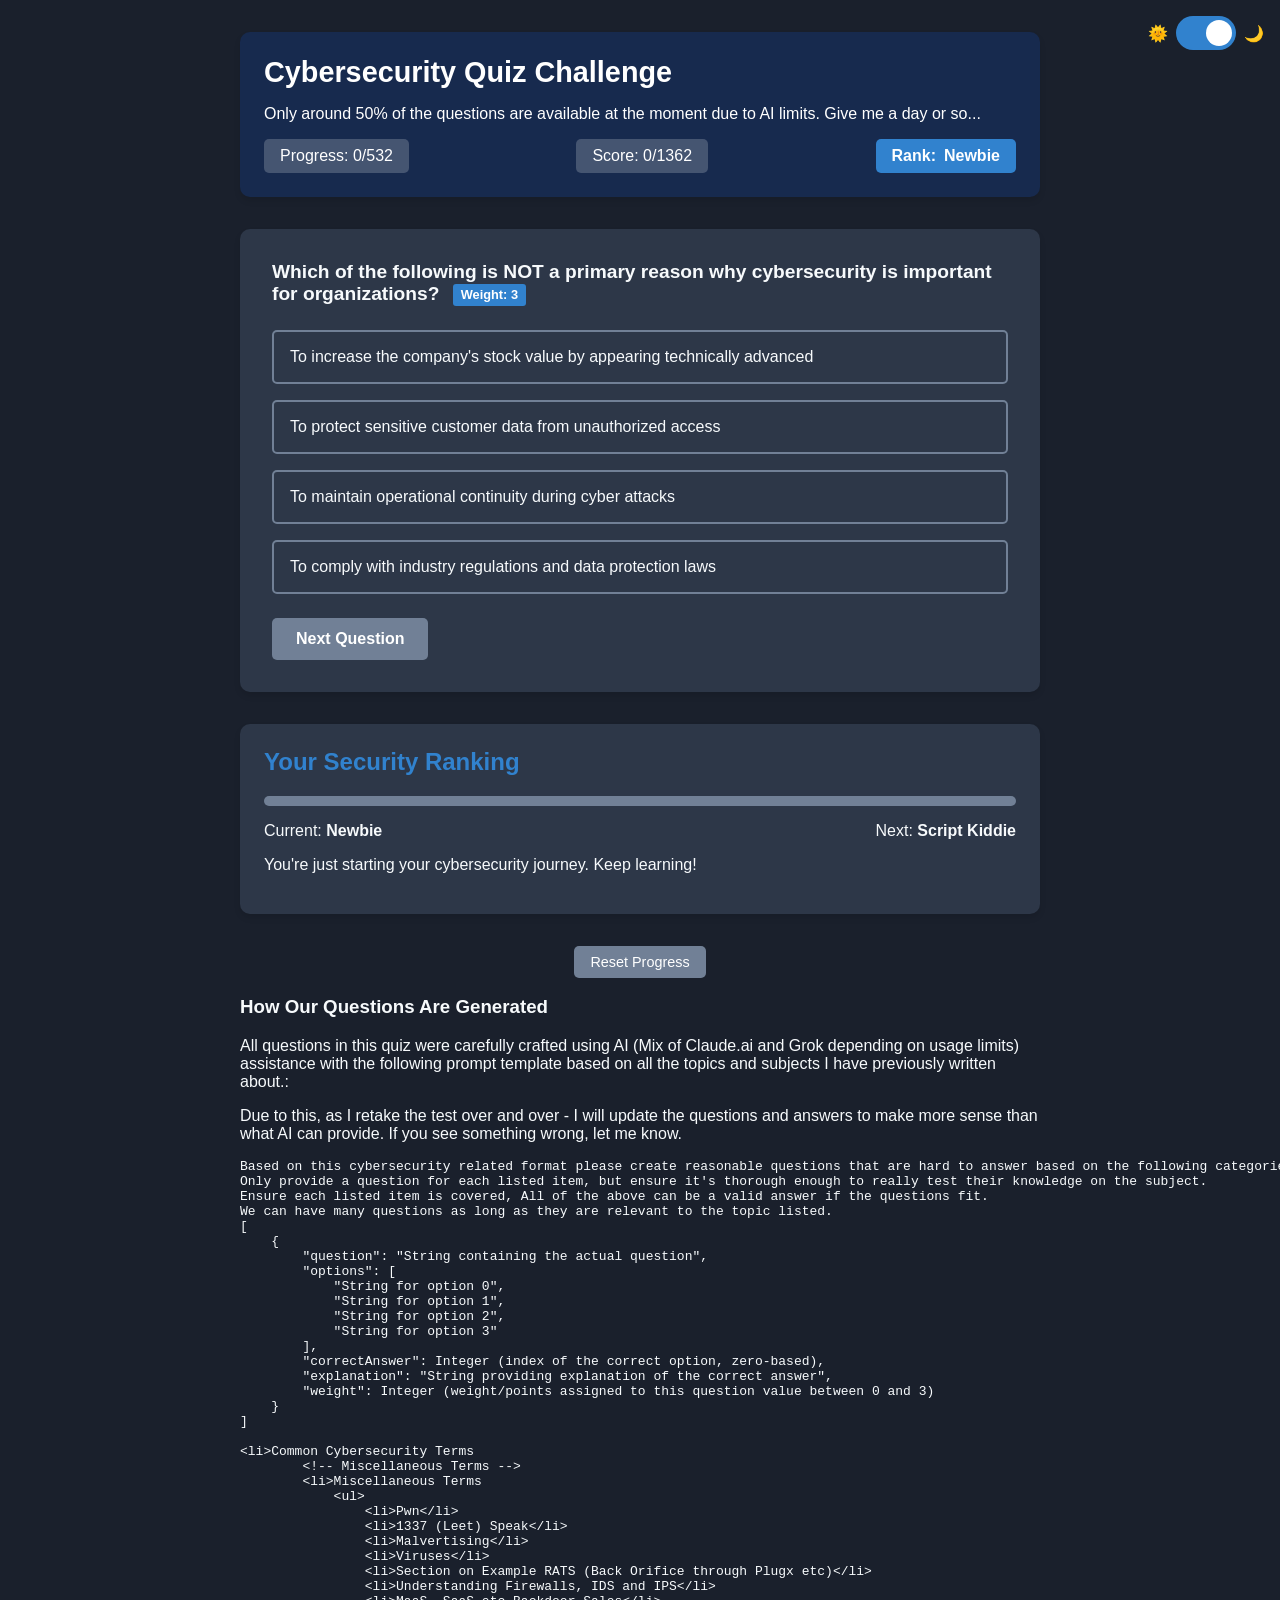
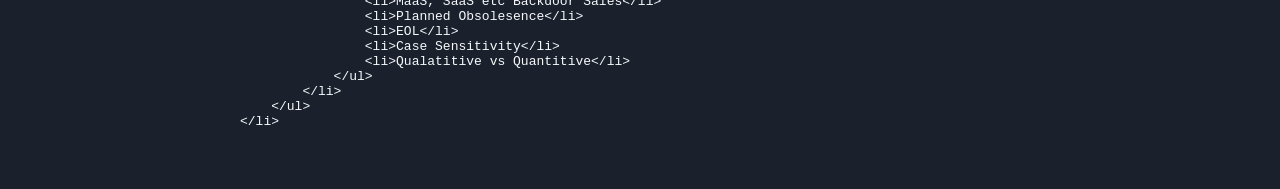
==== index.html @ d280b7c3 "Rename hackingquestions.html to index.html" ====
<!DOCTYPE html>
<html lang="en">

<head>
    <meta charset="UTF-8">
    <meta name="viewport" content="width=device-width, initial-scale=1.0">
    <title>Cybersecurity Quiz</title>
    <style>
        :root {
            /* Light theme (default) */
            --primary-color: #2a4365;
            --secondary-color: #4299e1;
            --background-color: #f8fafc;
            --card-background: #ffffff;
            --text-color: #1a202c;
            --correct-color: #48bb78;
            --incorrect-color: #f56565;
            --neutral-color: #a0aec0;
        }

        /* Dark theme */
        [data-theme="dark"] {
            --primary-color: #172a4e;
            --secondary-color: #3182ce;
            --background-color: #1a202c;
            --card-background: #2d3748;
            --text-color: #f7fafc;
            --correct-color: #38a169;
            --incorrect-color: #e53e3e;
            --neutral-color: #718096;
        }

        body {
            font-family: 'Segoe UI', Tahoma, Geneva, Verdana, sans-serif;
            background-color: var(--background-color);
            color: var(--text-color);
            margin: 0;
            padding: 0;
            display: flex;
            justify-content: center;
            min-height: 100vh;
            transition: background-color 0.3s ease, color 0.3s ease;
        }

        .container {
            width: 100%;
            max-width: 800px;
            padding: 2rem;
        }

        .theme-switch {
            position: absolute;
            top: 1rem;
            right: 1rem;
            display: flex;
            align-items: center;
            gap: 0.5rem;
            color: var(--text-color);
            z-index: 100;
        }

        .theme-toggle {
            position: relative;
            display: inline-block;
            width: 60px;
            height: 34px;
        }

        .theme-toggle input {
            opacity: 0;
            width: 0;
            height: 0;
        }

        .slider {
            position: absolute;
            cursor: pointer;
            top: 0;
            left: 0;
            right: 0;
            bottom: 0;
            background-color: var(--neutral-color);
            transition: .4s;
            border-radius: 34px;
        }

        .slider:before {
            position: absolute;
            content: "";
            height: 26px;
            width: 26px;
            left: 4px;
            bottom: 4px;
            background-color: white;
            transition: .4s;
            border-radius: 50%;
        }

        input:checked+.slider {
            background-color: var(--secondary-color);
        }

        input:checked+.slider:before {
            transform: translateX(26px);
        }

        .quiz-header {
            background-color: var(--primary-color);
            color: white;
            padding: 1.5rem;
            border-radius: 10px;
            box-shadow: 0 4px 6px rgba(0, 0, 0, 0.1);
            margin-bottom: 2rem;
        }

        .quiz-title {
            margin: 0;
            font-size: 1.8rem;
            font-weight: 700;
        }

        .stats-container {
            display: flex;
            justify-content: space-between;
            margin-top: 1rem;
            flex-wrap: wrap;
            gap: 0.5rem;
        }

        .stat {
            background-color: rgba(255, 255, 255, 0.2);
            padding: 0.5rem 1rem;
            border-radius: 5px;
            font-weight: 500;
        }

        .rank-badge {
            background-color: var(--secondary-color);
            color: white;
            padding: 0.5rem 1rem;
            border-radius: 5px;
            font-weight: 700;
            display: flex;
            align-items: center;
            gap: 0.5rem;
        }

        .quiz-card {
            background-color: var(--card-background);
            border-radius: 10px;
            box-shadow: 0 4px 6px rgba(0, 0, 0, 0.1);
            padding: 2rem;
            margin-bottom: 2rem;
            transition: background-color 0.3s ease;
        }

        .question {
            font-size: 1.2rem;
            font-weight: 600;
            margin-bottom: 1.5rem;
        }

        .question-weight {
            display: inline-block;
            background-color: var(--secondary-color);
            color: white;
            padding: 0.2rem 0.5rem;
            border-radius: 3px;
            font-size: 0.8rem;
            margin-left: 0.5rem;
            vertical-align: middle;
        }

        .options {
            display: flex;
            flex-direction: column;
            gap: 1rem;
        }

        .option {
            padding: 1rem;
            border: 2px solid var(--neutral-color);
            border-radius: 5px;
            cursor: pointer;
            transition: all 0.2s ease;
        }

        .option:hover {
            background-color: rgba(66, 153, 225, 0.1);
            border-color: var(--secondary-color);
        }

        .selected {
            border-color: var(--secondary-color);
            background-color: rgba(66, 153, 225, 0.1);
        }

        .correct {
            border-color: var(--correct-color);
            background-color: rgba(72, 187, 120, 0.1);
        }

        .incorrect {
            border-color: var(--incorrect-color);
            background-color: rgba(245, 101, 101, 0.1);
        }

        .feedback {
            margin-top: 1.5rem;
            padding: 1rem;
            border-radius: 5px;
            display: none;
        }

        .feedback.correct {
            background-color: rgba(72, 187, 120, 0.1);
            color: var(--correct-color);
        }

        .feedback.incorrect {
            background-color: rgba(245, 101, 101, 0.1);
            color: var(--incorrect-color);
        }

        .btn {
            background-color: var(--secondary-color);
            color: white;
            border: none;
            border-radius: 5px;
            padding: 0.75rem 1.5rem;
            font-size: 1rem;
            font-weight: 600;
            cursor: pointer;
            transition: background-color 0.3s ease;
            margin-top: 1.5rem;
        }

        .btn:hover {
            background-color: var(--primary-color);
        }

        .btn:disabled {
            background-color: var(--neutral-color);
            cursor: not-allowed;
        }

        .loading {
            display: flex;
            justify-content: center;
            align-items: center;
            height: 200px;
        }

        .spinner {
            border: 4px solid rgba(0, 0, 0, 0.1);
            border-radius: 50%;
            border-top: 4px solid var(--secondary-color);
            width: 40px;
            height: 40px;
            animation: spin 1s linear infinite;
        }

        @keyframes spin {
            0% {
                transform: rotate(0deg);
            }

            100% {
                transform: rotate(360deg);
            }
        }

        .hidden {
            display: none;
        }

        .reset-section {
            text-align: center;
            margin-top: 2rem;
        }

        .reset-btn {
            background-color: var(--neutral-color);
            color: white;
            border: none;
            border-radius: 5px;
            padding: 0.5rem 1rem;
            font-size: 0.9rem;
            cursor: pointer;
            transition: background-color 0.3s ease;
        }

        .reset-btn:hover {
            background-color: #718096;
        }

        .rank-info {
            margin-top: 2rem;
            background-color: var(--card-background);
            border-radius: 10px;
            box-shadow: 0 4px 6px rgba(0, 0, 0, 0.1);
            padding: 1.5rem;
            transition: background-color 0.3s ease;
        }

        .rank-info h2 {
            margin-top: 0;
            color: var(--secondary-color);
        }

        .rank-progress {
            width: 100%;
            height: 10px;
            background-color: var(--neutral-color);
            border-radius: 5px;
            margin: 1rem 0;
            overflow: hidden;
        }

        .rank-progress-bar {
            height: 100%;
            background-color: var(--secondary-color);
            border-radius: 5px;
            transition: width 0.3s ease;
        }

        .next-rank {
            display: flex;
            justify-content: space-between;
            align-items: center;
            margin-top: 0.5rem;
        }

        @media (max-width: 768px) {
            .container {
                padding: 1rem;
            }

            .quiz-header {
                padding: 1rem;
            }

            .quiz-title {
                font-size: 1.5rem;
            }

            .stats-container {
                flex-direction: column;
                gap: 0.5rem;
            }
        }
    </style>
</head>

<body>
    <div class="theme-switch">
        <span>🌞</span>
        <label class="theme-toggle">
            <input type="checkbox" id="theme-toggle">
            <span class="slider"></span>
        </label>
        <span>🌙</span>
    </div>

    <div class="container">
        <header class="quiz-header">
            <h1 class="quiz-title">Cybersecurity Quiz Challenge</h1>
            <p>Only around 50% of the questions are available at the moment due to AI limits. Give me a day or so...</p>
            <div class="stats-container">
                <div class="stat" id="progress-stat">Progress: 0/0</div>
                <div class="stat" id="score-stat">Score: 0/0</div>
                <div class="rank-badge" id="rank-badge">
                    <span>Rank:</span>
                    <span id="rank-name">Newbie</span>
                </div>
            </div>
        </header>

        <div id="loading" class="loading">
            <div class="spinner"></div>
        </div>

        <div id="quiz-container" class="hidden">
            <div class="quiz-card">
                <div id="question" class="question"></div>
                <div id="options" class="options"></div>
                <div id="feedback" class="feedback"></div>
                <button id="next-btn" class="btn" disabled>Next Question</button>
            </div>

            <div class="rank-info">
                <h2>Your Security Ranking</h2>
                <div class="rank-progress">
                    <div id="rank-progress-bar" class="rank-progress-bar" style="width: 0%"></div>
                </div>
                <div class="next-rank">
                    <span>Current: <strong id="current-rank">Newbie</strong></span>
                    <span>Next: <strong id="next-rank">Script Kiddie</strong></span>
                </div>
                <p id="rank-description">You're just starting your cybersecurity journey. Keep learning!</p>
            </div>

            <div class="reset-section">
                <button id="reset-btn" class="reset-btn">Reset Progress</button>
            </div>
        </div>
<div class="quiz-explanation-footer">
    <div class="explanation-container">
        <h3>How Our Questions Are Generated</h3>
        <p>All questions in this quiz were carefully crafted using AI (Mix of Claude.ai and Grok depending on usage limits) assistance with the following prompt template based on all the topics and subjects I have previously written about.:</p>
        <p>Due to this, as I retake the test over and over - I will update the questions and answers to make more sense than what AI can provide. If you see something wrong, let me know.</p>
        <pre class="prompt-template">
Based on this cybersecurity related format please create reasonable questions that are hard to answer based on the following categories. 
Only provide a question for each listed item, but ensure it's thorough enough to really test their knowledge on the subject. 
Ensure each listed item is covered, All of the above can be a valid answer if the questions fit. 
We can have many questions as long as they are relevant to the topic listed.
[
    {
        "question": "String containing the actual question",
        "options": [
            "String for option 0",
            "String for option 1",
            "String for option 2",
            "String for option 3"
        ],
        "correctAnswer": Integer (index of the correct option, zero-based),
        "explanation": "String providing explanation of the correct answer",
        "weight": Integer (weight/points assigned to this question value between 0 and 3)
    }
]

&lt;li&gt;Common Cybersecurity Terms
        &lt;!-- Miscellaneous Terms --&gt;
        &lt;li&gt;Miscellaneous Terms
            &lt;ul&gt;
                &lt;li&gt;Pwn&lt;/li&gt;
                &lt;li&gt;1337 (Leet) Speak&lt;/li&gt;
                &lt;li&gt;Malvertising&lt;/li&gt;
                &lt;li&gt;Viruses&lt;/li&gt;
                &lt;li&gt;Section on Example RATS (Back Orifice through Plugx etc)&lt;/li&gt;
                &lt;li&gt;Understanding Firewalls, IDS and IPS&lt;/li&gt;
                &lt;li&gt;MaaS, SaaS etc Backdoor Sales&lt;/li&gt;
                &lt;li&gt;Planned Obsolesence&lt;/li&gt;
                &lt;li&gt;EOL&lt;/li&gt;
                &lt;li&gt;Case Sensitivity&lt;/li&gt;
                &lt;li&gt;Qualatitive vs Quantitive&lt;/li&gt;
            &lt;/ul&gt;
        &lt;/li&gt;
    &lt;/ul&gt;
&lt;/li&gt;
    </pre>
    </div>
</div>


    </div>

    <script>
    // Define the ranks
    const ranks = [
        { name: "Newbie", threshold: 0, description: "You're just starting your cybersecurity journey. Keep learning!" },
        { name: "Script Kiddie", threshold: 0.2, description: "You're familiar with basic tools but need deeper understanding." },
        { name: "Security Enthusiast", threshold: 0.4, description: "You're building good security knowledge. Keep practicing!" },
        { name: "Security Analyst", threshold: 0.6, description: "You have solid security foundations and analytical skills." },
        { name: "Security Expert", threshold: 0.75, description: "You have extensive knowledge across multiple security domains." },
        { name: "Security Guru", threshold: 0.9, description: "You've mastered cybersecurity concepts. Few challenges can stump you!" }
    ];

    // Quiz state
    const quizState = {
        questions: [], // Will be loaded from questions.json
        currentQuestionIndex: 0,
        answeredQuestions: [],
        score: 0,
        totalPoints: 0,
        maxPossiblePoints: 0,
        selectedOption: null,
        answered: false,
        loading: true,
        currentRank: ranks[0]
    };

    // DOM elements
    const loadingElement = document.getElementById('loading');
    const quizContainer = document.getElementById('quiz-container');
    const questionElement = document.getElementById('question');
    const optionsElement = document.getElementById('options');
    const feedbackElement = document.getElementById('feedback');
    const nextButton = document.getElementById('next-btn');
    const resetButton = document.getElementById('reset-btn');
    const progressStat = document.getElementById('progress-stat');
    const scoreStat = document.getElementById('score-stat');
    const rankBadge = document.getElementById('rank-badge');
    const rankName = document.getElementById('rank-name');
    const rankProgressBar = document.getElementById('rank-progress-bar');
    const currentRankElement = document.getElementById('current-rank');
    const nextRankElement = document.getElementById('next-rank');
    const rankDescription = document.getElementById('rank-description');
    const themeToggle = document.getElementById('theme-toggle');

    // Theme toggle functionality
    themeToggle.addEventListener('change', function () {
        if (this.checked) {
            document.body.setAttribute('data-theme', 'dark');
            localStorage.setItem('theme', 'dark');
        } else {
            document.body.removeAttribute('data-theme');
            localStorage.setItem('theme', 'light');
        }
    });

    // Load saved theme from localStorage, default to dark mode
    const savedTheme = localStorage.getItem('theme');
    if (savedTheme === null || savedTheme === 'dark') {
        document.body.setAttribute('data-theme', 'dark');
        themeToggle.checked = true;
    } else if (savedTheme === 'light') {
        document.body.removeAttribute('data-theme');
        themeToggle.checked = false;
    }

    // Load questions from JSON
    async function loadQuestions() {
        try {
            const response = await fetch('questions.json');
            const data = await response.json();
            quizState.questions = data;

            // Calculate max possible points
            quizState.maxPossiblePoints = quizState.questions.reduce((sum, question) => sum + question.weight, 0);

            // FIXED: Only initialize the quiz AFTER questions are loaded
            initializeQuiz();
        } catch (error) {
            console.error('Failed to load questions:', error);
            loadingElement.innerHTML = `<p>Error loading quiz questions. Please try again later.</p>`;
        }
    }

    // Initialize the quiz
    function initializeQuiz() {
        try {
            // Load saved progress from localStorage
            loadProgress();

            // FIXED: Only display questions after they're loaded
            if (quizState.questions && quizState.questions.length > 0) {
                // Display the first question
                displayQuestion();
            } else {
                throw new Error("Questions not loaded properly");
            }

            // Update statistics
            updateStats();

            // Update rank information
            updateRank();

            // FIXED: Removed redundant loadQuestions() call that was causing an infinite loop

            // Hide loading spinner, show quiz
            quizState.loading = false;
            loadingElement.classList.add('hidden');
            quizContainer.classList.remove('hidden');
        } catch (error) {
            console.error('Error initializing quiz:', error);
            loadingElement.innerHTML = `<p>Error loading quiz: ${error.message}</p>`;
        }
    }

    // Load saved progress from localStorage
    function loadProgress() {
        const savedProgress = localStorage.getItem('cybersecurityQuizProgress');
        if (savedProgress) {
            const progress = JSON.parse(savedProgress);
            quizState.answeredQuestions = progress.answeredQuestions || [];
            quizState.score = progress.score || 0;
            quizState.totalPoints = progress.totalPoints || 0;
            quizState.currentQuestionIndex = progress.currentQuestionIndex || 0;

            // Ensure the current question index is valid
            if (quizState.currentQuestionIndex >= quizState.questions.length) {
                quizState.currentQuestionIndex = 0;
            }
        }
    }

    // Save progress to localStorage
    function saveProgress() {
        const progress = {
            answeredQuestions: quizState.answeredQuestions,
            score: quizState.score,
            totalPoints: quizState.totalPoints,
            currentQuestionIndex: quizState.currentQuestionIndex
        };
        localStorage.setItem('cybersecurityQuizProgress', JSON.stringify(progress));
    }

    function displayQuestion() {
        // Check if questions exist before trying to display them
        if (!quizState.questions || quizState.questions.length === 0) {
            console.error('No questions available to display');
            return;
        }

        // First, check if the current question has already been answered
        const isAlreadyAnswered = quizState.answeredQuestions.some(
            q => q.questionIndex === quizState.currentQuestionIndex
        );

        // If the question has already been answered, move to the next unanswered question
        if (isAlreadyAnswered) {
            // Find the next unanswered question
            let foundUnanswered = false;
            let tempIndex = quizState.currentQuestionIndex;

            // Try to find an unanswered question by checking each question
            for (let i = 0; i < quizState.questions.length; i++) {
                tempIndex = (tempIndex + 1) % quizState.questions.length;

                // Check if this question has been answered
                if (!quizState.answeredQuestions.some(q => q.questionIndex === tempIndex)) {
                    quizState.currentQuestionIndex = tempIndex;
                    foundUnanswered = true;
                    break;
                }
            }

            // If all questions have been answered, show completion message
            if (!foundUnanswered) {
                questionElement.innerHTML = `<h2>Quiz Complete!</h2>
                <p>You've answered all questions. Your final score is: ${quizState.score}/${quizState.questions.length}</p>
                <p>Total points: ${quizState.totalPoints}/${quizState.maxPossiblePoints}</p>`;
                optionsElement.innerHTML = '';
                feedbackElement.style.display = 'none';
                nextButton.disabled = true;
                return;
            }
        }

        const currentQuestion = quizState.questions[quizState.currentQuestionIndex];

        // Double-check that the current question exists
        if (!currentQuestion) {
            console.error('Current question is undefined', {
                index: quizState.currentQuestionIndex,
                totalQuestions: quizState.questions.length
            });
            return;
        }

        // Reset state for new question
        quizState.selectedOption = null;
        quizState.answered = false;
        nextButton.disabled = true;
        feedbackElement.style.display = 'none';
        feedbackElement.classList.remove('correct', 'incorrect');

        // Display question with weight indicator
        questionElement.innerHTML = `
        ${currentQuestion.question}
        <span class="question-weight">Weight: ${currentQuestion.weight}</span>
    `;

        // Display options
        optionsElement.innerHTML = '';
        currentQuestion.options.forEach((option, index) => {
            const optionElement = document.createElement('div');
            optionElement.className = 'option';
            optionElement.textContent = option;
            optionElement.dataset.index = index;
            optionElement.addEventListener('click', selectOption);
            optionsElement.appendChild(optionElement);
        });
    }

    // Handle option selection
    function selectOption(event) {
        if (quizState.answered) return;

        const selectedIndex = parseInt(event.target.dataset.index);
        const currentQuestion = quizState.questions[quizState.currentQuestionIndex];

        // Reset previously selected option
        document.querySelectorAll('.option').forEach(opt => {
            opt.classList.remove('selected');
        });

        // Mark selected option
        event.target.classList.add('selected');
        quizState.selectedOption = selectedIndex;

        // Enable next button
        nextButton.disabled = false;

        // Check answer
        const isCorrect = selectedIndex === currentQuestion.correctAnswer;

        // Show feedback
        feedbackElement.style.display = 'block';
        if (isCorrect) {
            feedbackElement.classList.add('correct');
            feedbackElement.textContent = 'Correct! ' + (currentQuestion.explanation || '');
            event.target.classList.add('correct');
            quizState.totalPoints += currentQuestion.weight;
        } else {
            feedbackElement.classList.add('incorrect');
            const correctOption = currentQuestion.options[currentQuestion.correctAnswer];
            feedbackElement.textContent = `Incorrect. The correct answer is: "${correctOption}". ` +
                (currentQuestion.explanation || '');
            event.target.classList.add('incorrect');
            document.querySelectorAll('.option')[currentQuestion.correctAnswer].classList.add('correct');
        }

        // Update state
        quizState.answered = true;
        quizState.answeredQuestions.push({
            questionIndex: quizState.currentQuestionIndex,
            isCorrect,
            weight: currentQuestion.weight
        });

        if (isCorrect) {
            quizState.score++;
        }

        // Update statistics
        updateStats();

        // Update rank
        updateRank();

        // Save progress
        saveProgress();
    }

    // Move to the next question
    function nextQuestion() {
        if (quizState.answeredQuestions.length >= quizState.questions.length) {
            alert("You've completed the quiz!");
            return; // Prevent further looping
        }

        // Move to next unanswered question
        quizState.currentQuestionIndex = (quizState.currentQuestionIndex + 1) % quizState.questions.length;
        while (quizState.answeredQuestions.some(q => q.questionIndex === quizState.currentQuestionIndex)) {
            quizState.currentQuestionIndex = (quizState.currentQuestionIndex + 1) % quizState.questions.length;
        }

        // Display the next question
        displayQuestion();

        // Save progress
        saveProgress();
    }

    // Update statistics display
    function updateStats() {
        const totalQuestions = quizState.questions.length;
        const answeredCount = quizState.answeredQuestions.length;

        progressStat.textContent = `Progress: ${answeredCount}/${totalQuestions}`;
        scoreStat.textContent = `Score: ${quizState.totalPoints}/${quizState.maxPossiblePoints}`;
    }

    // Update rank information
    function updateRank() {
        // Calculate percentage of max possible points
        const percentComplete = quizState.maxPossiblePoints > 0 ?
            quizState.totalPoints / quizState.maxPossiblePoints : 0;

        // Determine current rank
        let currentRank = ranks[0];
        let nextRank = ranks[1];

        for (let i = ranks.length - 1; i >= 0; i--) {
            if (percentComplete >= ranks[i].threshold) {
                currentRank = ranks[i];
                nextRank = i < ranks.length - 1 ? ranks[i + 1] : ranks[i];
                break;
            }
        }

        // Update UI
        rankName.textContent = currentRank.name;
        currentRankElement.textContent = currentRank.name;

        // If user has reached top rank, show that instead of "next rank"
        if (currentRank === ranks[ranks.length - 1]) {
            nextRankElement.textContent = "Maximum Rank Achieved!";
            rankProgressBar.style.width = "100%";
        } else {
            nextRankElement.textContent = nextRank.name;

            // Calculate progress to next rank
            const currentThreshold = currentRank.threshold;
            const nextThreshold = nextRank.threshold;
            const progress = (percentComplete - currentThreshold) / (nextThreshold - currentThreshold) * 100;
            rankProgressBar.style.width = `${Math.min(progress, 100)}%`;
        }

        rankDescription.textContent = currentRank.description;
        quizState.currentRank = currentRank;
    }

    // Reset quiz progress
    function resetQuiz() {
        if (confirm('Are you sure you want to reset your quiz progress? This cannot be undone.')) {
            localStorage.removeItem('cybersecurityQuizProgress');
            quizState.currentQuestionIndex = 0;
            quizState.answeredQuestions = [];
            quizState.score = 0;
            quizState.totalPoints = 0;
            displayQuestion();
            updateStats();
            updateRank();
        }
    }

    // Event listeners
    nextButton.addEventListener('click', nextQuestion);
    resetButton.addEventListener('click', resetQuiz);

    // FIXED: Changed event listener to call loadQuestions first (which will then call initializeQuiz)
    document.addEventListener('DOMContentLoaded', loadQuestions);
    </script>
</body>

</html>
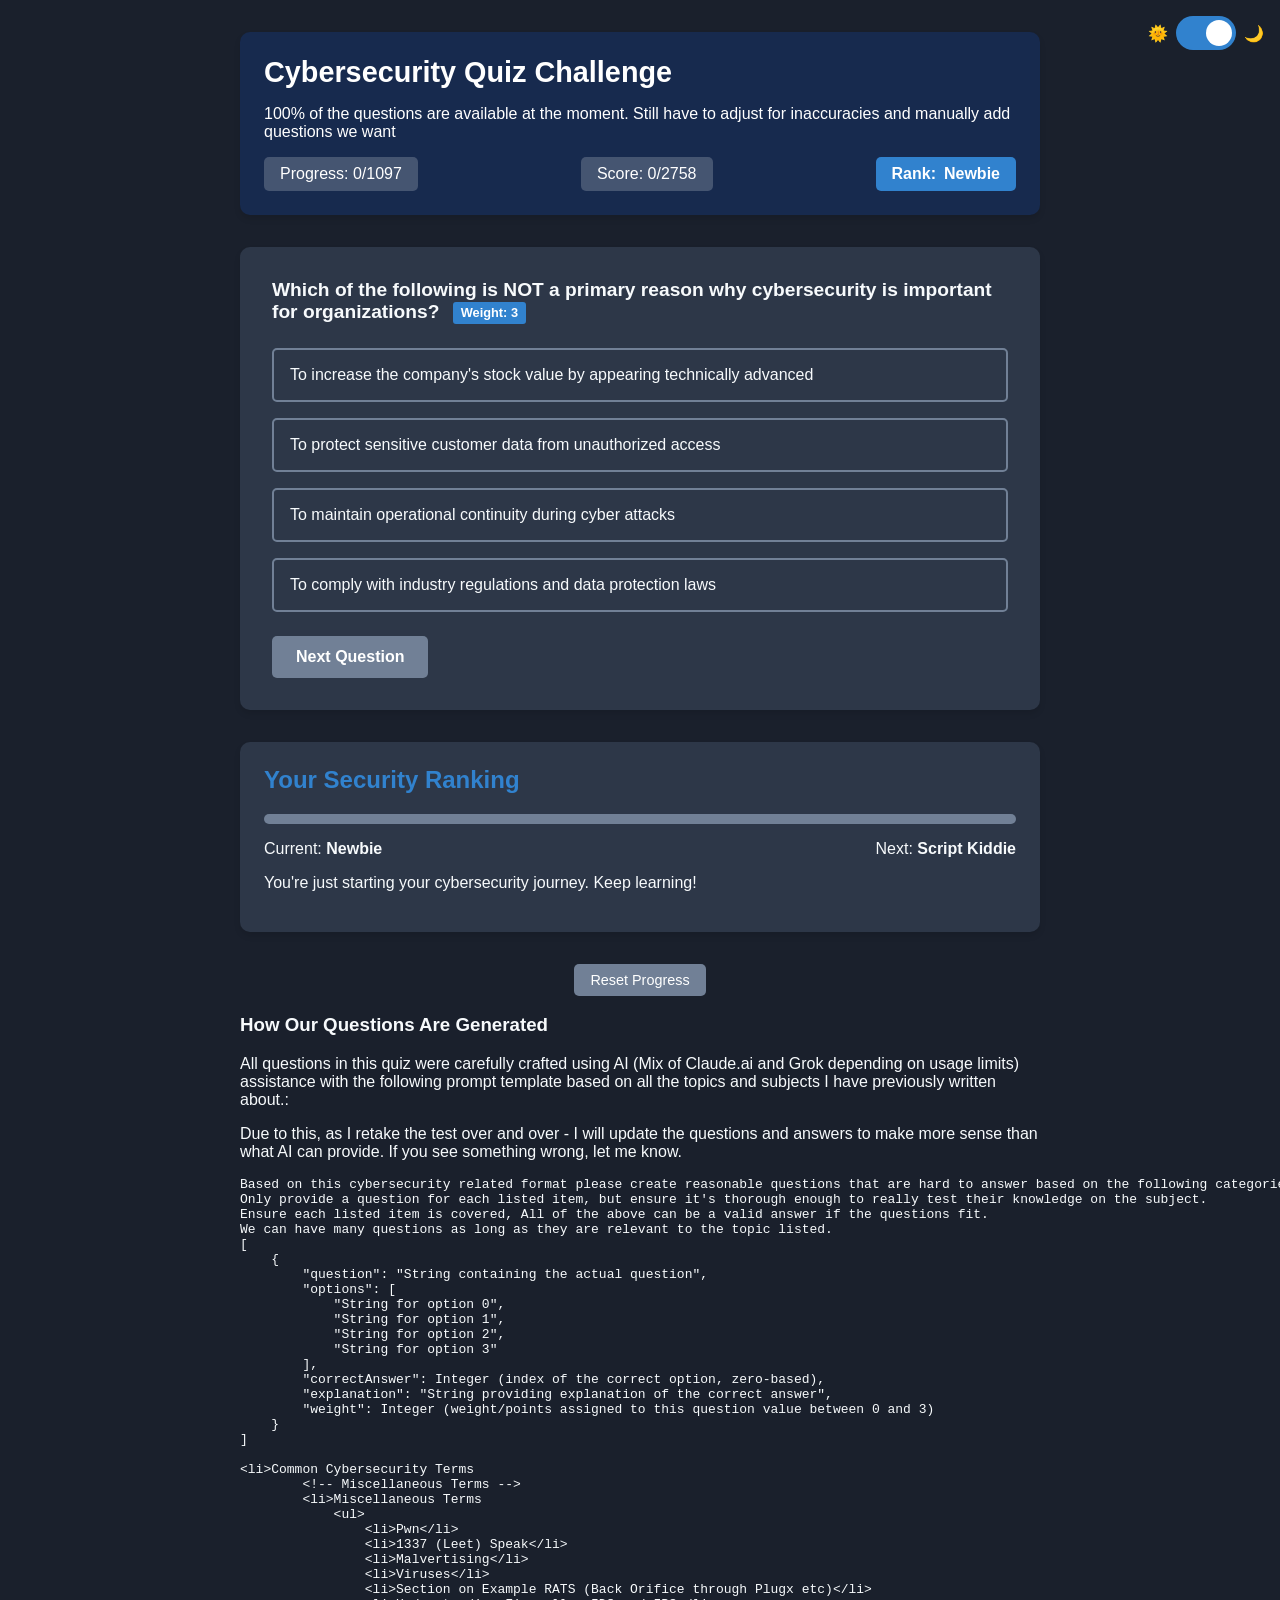
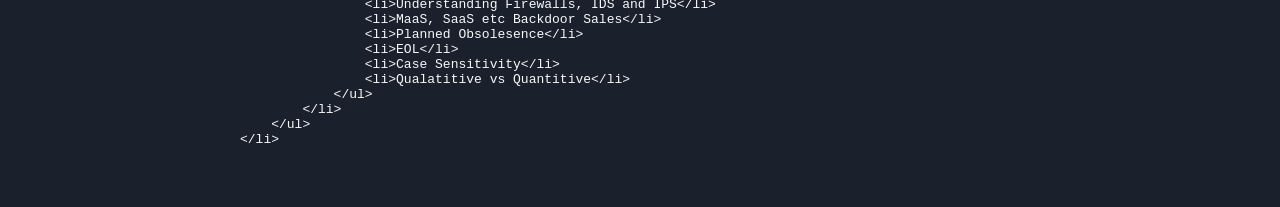
==== commit a7ea968e: "Update index.html" ====
--- a/index.html
+++ b/index.html
@@ -365,7 +365,7 @@
     <div class="container">
         <header class="quiz-header">
             <h1 class="quiz-title">Cybersecurity Quiz Challenge</h1>
-            <p>Only around 50% of the questions are available at the moment due to AI limits. Give me a day or so...</p>
+            <p>100% of the questions are available at the moment. Still have to adjust for inaccuracies and manually add questions we want</p>
             <div class="stats-container">
                 <div class="stat" id="progress-stat">Progress: 0/0</div>
                 <div class="stat" id="score-stat">Score: 0/0</div>
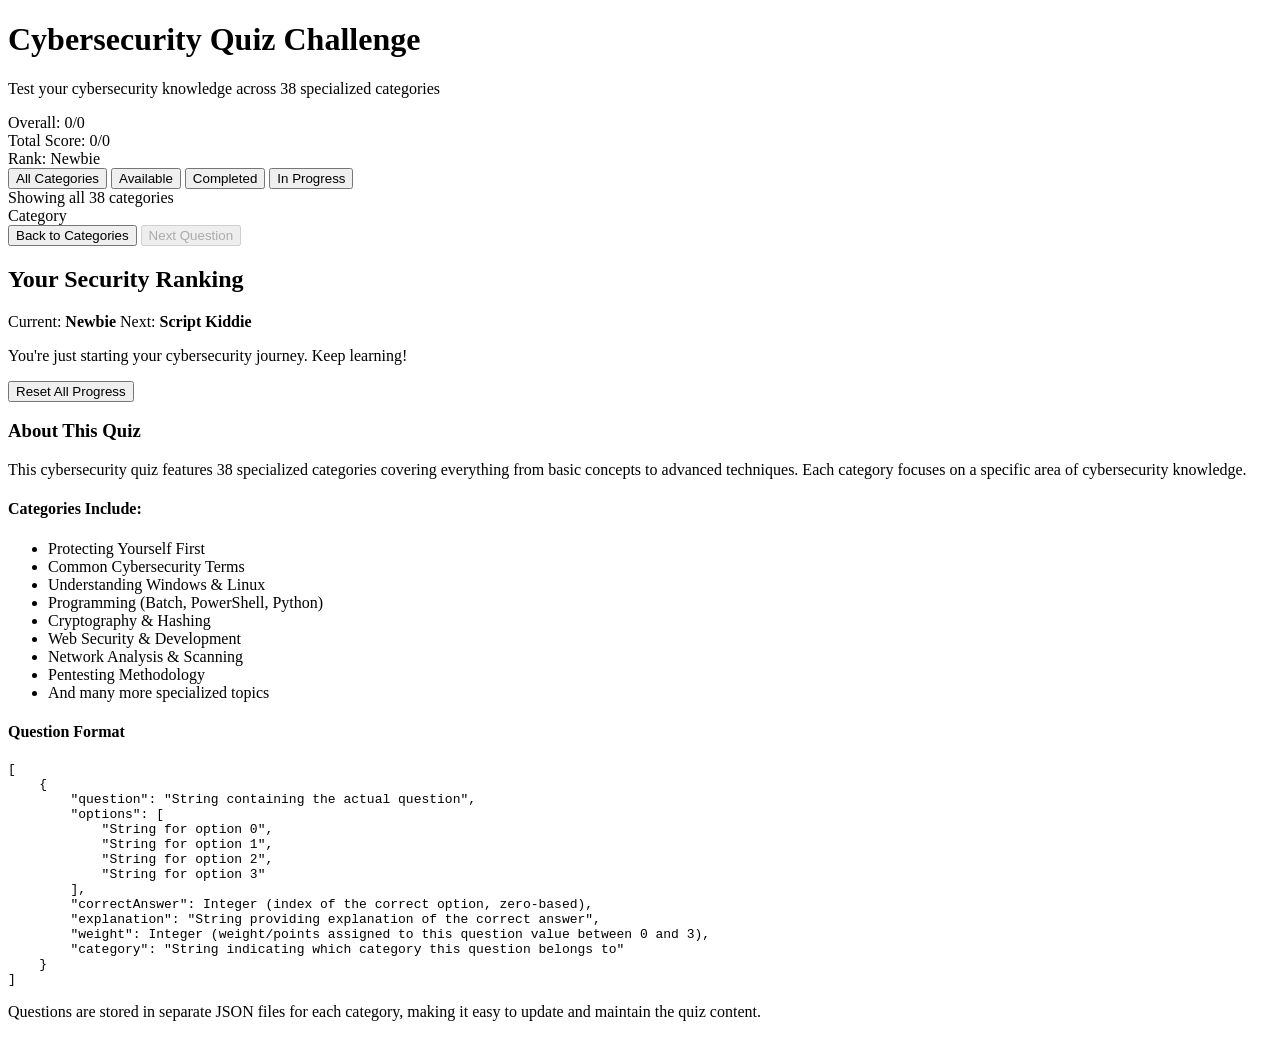
==== commit 2c492f8d: "Update index.html" ====
--- a/index.html
+++ b/index.html
@@ -5,370 +5,18 @@
     <meta charset="UTF-8">
     <meta name="viewport" content="width=device-width, initial-scale=1.0">
     <title>Cybersecurity Quiz</title>
-    <style>
-        :root {
-            /* Light theme (default) */
-            --primary-color: #2a4365;
-            --secondary-color: #4299e1;
-            --background-color: #f8fafc;
-            --card-background: #ffffff;
-            --text-color: #1a202c;
-            --correct-color: #48bb78;
-            --incorrect-color: #f56565;
-            --neutral-color: #a0aec0;
-        }
-
-        /* Dark theme */
-        [data-theme="dark"] {
-            --primary-color: #172a4e;
-            --secondary-color: #3182ce;
-            --background-color: #1a202c;
-            --card-background: #2d3748;
-            --text-color: #f7fafc;
-            --correct-color: #38a169;
-            --incorrect-color: #e53e3e;
-            --neutral-color: #718096;
-        }
-
-        body {
-            font-family: 'Segoe UI', Tahoma, Geneva, Verdana, sans-serif;
-            background-color: var(--background-color);
-            color: var(--text-color);
-            margin: 0;
-            padding: 0;
-            display: flex;
-            justify-content: center;
-            min-height: 100vh;
-            transition: background-color 0.3s ease, color 0.3s ease;
-        }
-
-        .container {
-            width: 100%;
-            max-width: 800px;
-            padding: 2rem;
-        }
-
-        .theme-switch {
-            position: absolute;
-            top: 1rem;
-            right: 1rem;
-            display: flex;
-            align-items: center;
-            gap: 0.5rem;
-            color: var(--text-color);
-            z-index: 100;
-        }
-
-        .theme-toggle {
-            position: relative;
-            display: inline-block;
-            width: 60px;
-            height: 34px;
-        }
-
-        .theme-toggle input {
-            opacity: 0;
-            width: 0;
-            height: 0;
-        }
-
-        .slider {
-            position: absolute;
-            cursor: pointer;
-            top: 0;
-            left: 0;
-            right: 0;
-            bottom: 0;
-            background-color: var(--neutral-color);
-            transition: .4s;
-            border-radius: 34px;
-        }
-
-        .slider:before {
-            position: absolute;
-            content: "";
-            height: 26px;
-            width: 26px;
-            left: 4px;
-            bottom: 4px;
-            background-color: white;
-            transition: .4s;
-            border-radius: 50%;
-        }
-
-        input:checked+.slider {
-            background-color: var(--secondary-color);
-        }
-
-        input:checked+.slider:before {
-            transform: translateX(26px);
-        }
-
-        .quiz-header {
-            background-color: var(--primary-color);
-            color: white;
-            padding: 1.5rem;
-            border-radius: 10px;
-            box-shadow: 0 4px 6px rgba(0, 0, 0, 0.1);
-            margin-bottom: 2rem;
-        }
-
-        .quiz-title {
-            margin: 0;
-            font-size: 1.8rem;
-            font-weight: 700;
-        }
-
-        .stats-container {
-            display: flex;
-            justify-content: space-between;
-            margin-top: 1rem;
-            flex-wrap: wrap;
-            gap: 0.5rem;
-        }
-
-        .stat {
-            background-color: rgba(255, 255, 255, 0.2);
-            padding: 0.5rem 1rem;
-            border-radius: 5px;
-            font-weight: 500;
-        }
-
-        .rank-badge {
-            background-color: var(--secondary-color);
-            color: white;
-            padding: 0.5rem 1rem;
-            border-radius: 5px;
-            font-weight: 700;
-            display: flex;
-            align-items: center;
-            gap: 0.5rem;
-        }
-
-        .quiz-card {
-            background-color: var(--card-background);
-            border-radius: 10px;
-            box-shadow: 0 4px 6px rgba(0, 0, 0, 0.1);
-            padding: 2rem;
-            margin-bottom: 2rem;
-            transition: background-color 0.3s ease;
-        }
-
-        .question {
-            font-size: 1.2rem;
-            font-weight: 600;
-            margin-bottom: 1.5rem;
-        }
-
-        .question-weight {
-            display: inline-block;
-            background-color: var(--secondary-color);
-            color: white;
-            padding: 0.2rem 0.5rem;
-            border-radius: 3px;
-            font-size: 0.8rem;
-            margin-left: 0.5rem;
-            vertical-align: middle;
-        }
-
-        .options {
-            display: flex;
-            flex-direction: column;
-            gap: 1rem;
-        }
-
-        .option {
-            padding: 1rem;
-            border: 2px solid var(--neutral-color);
-            border-radius: 5px;
-            cursor: pointer;
-            transition: all 0.2s ease;
-        }
-
-        .option:hover {
-            background-color: rgba(66, 153, 225, 0.1);
-            border-color: var(--secondary-color);
-        }
-
-        .selected {
-            border-color: var(--secondary-color);
-            background-color: rgba(66, 153, 225, 0.1);
-        }
-
-        .correct {
-            border-color: var(--correct-color);
-            background-color: rgba(72, 187, 120, 0.1);
-        }
-
-        .incorrect {
-            border-color: var(--incorrect-color);
-            background-color: rgba(245, 101, 101, 0.1);
-        }
-
-        .feedback {
-            margin-top: 1.5rem;
-            padding: 1rem;
-            border-radius: 5px;
-            display: none;
-        }
-
-        .feedback.correct {
-            background-color: rgba(72, 187, 120, 0.1);
-            color: var(--correct-color);
-        }
-
-        .feedback.incorrect {
-            background-color: rgba(245, 101, 101, 0.1);
-            color: var(--incorrect-color);
-        }
-
-        .btn {
-            background-color: var(--secondary-color);
-            color: white;
-            border: none;
-            border-radius: 5px;
-            padding: 0.75rem 1.5rem;
-            font-size: 1rem;
-            font-weight: 600;
-            cursor: pointer;
-            transition: background-color 0.3s ease;
-            margin-top: 1.5rem;
-        }
-
-        .btn:hover {
-            background-color: var(--primary-color);
-        }
-
-        .btn:disabled {
-            background-color: var(--neutral-color);
-            cursor: not-allowed;
-        }
-
-        .loading {
-            display: flex;
-            justify-content: center;
-            align-items: center;
-            height: 200px;
-        }
-
-        .spinner {
-            border: 4px solid rgba(0, 0, 0, 0.1);
-            border-radius: 50%;
-            border-top: 4px solid var(--secondary-color);
-            width: 40px;
-            height: 40px;
-            animation: spin 1s linear infinite;
-        }
-
-        @keyframes spin {
-            0% {
-                transform: rotate(0deg);
-            }
-
-            100% {
-                transform: rotate(360deg);
-            }
-        }
-
-        .hidden {
-            display: none;
-        }
-
-        .reset-section {
-            text-align: center;
-            margin-top: 2rem;
-        }
-
-        .reset-btn {
-            background-color: var(--neutral-color);
-            color: white;
-            border: none;
-            border-radius: 5px;
-            padding: 0.5rem 1rem;
-            font-size: 0.9rem;
-            cursor: pointer;
-            transition: background-color 0.3s ease;
-        }
-
-        .reset-btn:hover {
-            background-color: #718096;
-        }
-
-        .rank-info {
-            margin-top: 2rem;
-            background-color: var(--card-background);
-            border-radius: 10px;
-            box-shadow: 0 4px 6px rgba(0, 0, 0, 0.1);
-            padding: 1.5rem;
-            transition: background-color 0.3s ease;
-        }
-
-        .rank-info h2 {
-            margin-top: 0;
-            color: var(--secondary-color);
-        }
-
-        .rank-progress {
-            width: 100%;
-            height: 10px;
-            background-color: var(--neutral-color);
-            border-radius: 5px;
-            margin: 1rem 0;
-            overflow: hidden;
-        }
-
-        .rank-progress-bar {
-            height: 100%;
-            background-color: var(--secondary-color);
-            border-radius: 5px;
-            transition: width 0.3s ease;
-        }
-
-        .next-rank {
-            display: flex;
-            justify-content: space-between;
-            align-items: center;
-            margin-top: 0.5rem;
-        }
-
-        @media (max-width: 768px) {
-            .container {
-                padding: 1rem;
-            }
-
-            .quiz-header {
-                padding: 1rem;
-            }
-
-            .quiz-title {
-                font-size: 1.5rem;
-            }
-
-            .stats-container {
-                flex-direction: column;
-                gap: 0.5rem;
-            }
-        }
-    </style>
+    <link rel="stylesheet" href="styles.css">
 </head>
 
-<body>
-    <div class="theme-switch">
-        <span>🌞</span>
-        <label class="theme-toggle">
-            <input type="checkbox" id="theme-toggle">
-            <span class="slider"></span>
-        </label>
-        <span>🌙</span>
-    </div>
+<body class="dark-mode">
 
     <div class="container">
         <header class="quiz-header">
             <h1 class="quiz-title">Cybersecurity Quiz Challenge</h1>
-            <p>100% of the questions are available at the moment. Still have to adjust for inaccuracies and manually add questions we want</p>
+            <p>Test your cybersecurity knowledge across 38 specialized categories</p>
             <div class="stats-container">
-                <div class="stat" id="progress-stat">Progress: 0/0</div>
-                <div class="stat" id="score-stat">Score: 0/0</div>
+                <div class="stat" id="overall-progress-stat">Overall: 0/0</div>
+                <div class="stat" id="overall-score-stat">Total Score: 0/0</div>
                 <div class="rank-badge" id="rank-badge">
                     <span>Rank:</span>
                     <span id="rank-name">Newbie</span>
@@ -380,40 +28,70 @@
             <div class="spinner"></div>
         </div>
 
-        <div id="quiz-container" class="hidden">
+        <!-- Category Selection View -->
+        <div id="categories-view" class="hidden">
+            <div class="category-filter">
+                <button id="filter-all" class="filter-button active">All Categories</button>
+                <button id="filter-available" class="filter-button">Available</button>
+                <button id="filter-completed" class="filter-button">Completed</button>
+                <button id="filter-in-progress" class="filter-button">In Progress</button>
+            </div>
+            <div class="category-count" id="category-count">Showing all 38 categories</div>
+            <div class="categories-container" id="categories-container">
+            </div>
+        </div>
+
+        <div id="quiz-view" class="hidden">
             <div class="quiz-card">
+                <div id="category-indicator" class="category-indicator">Category</div>
                 <div id="question" class="question"></div>
                 <div id="options" class="options"></div>
                 <div id="feedback" class="feedback"></div>
-                <button id="next-btn" class="btn" disabled>Next Question</button>
-            </div>
-
-            <div class="rank-info">
-                <h2>Your Security Ranking</h2>
-                <div class="rank-progress">
-                    <div id="rank-progress-bar" class="rank-progress-bar" style="width: 0%"></div>
+                <div class="actions-container">
+                    <button id="back-to-categories-btn" class="btn-secondary">Back to Categories</button>
+                    <button id="next-btn" class="btn" disabled>Next Question</button>
                 </div>
-                <div class="next-rank">
-                    <span>Current: <strong id="current-rank">Newbie</strong></span>
-                    <span>Next: <strong id="next-rank">Script Kiddie</strong></span>
-                </div>
-                <p id="rank-description">You're just starting your cybersecurity journey. Keep learning!</p>
-            </div>
-
-            <div class="reset-section">
-                <button id="reset-btn" class="reset-btn">Reset Progress</button>
             </div>
         </div>
-<div class="quiz-explanation-footer">
-    <div class="explanation-container">
-        <h3>How Our Questions Are Generated</h3>
-        <p>All questions in this quiz were carefully crafted using AI (Mix of Claude.ai and Grok depending on usage limits) assistance with the following prompt template based on all the topics and subjects I have previously written about.:</p>
-        <p>Due to this, as I retake the test over and over - I will update the questions and answers to make more sense than what AI can provide. If you see something wrong, let me know.</p>
-        <pre class="prompt-template">
-Based on this cybersecurity related format please create reasonable questions that are hard to answer based on the following categories. 
-Only provide a question for each listed item, but ensure it's thorough enough to really test their knowledge on the subject. 
-Ensure each listed item is covered, All of the above can be a valid answer if the questions fit. 
-We can have many questions as long as they are relevant to the topic listed.
+
+        <div class="rank-info">
+            <h2>Your Security Ranking</h2>
+            <div class="rank-progress">
+                <div id="rank-progress-bar" class="rank-progress-bar" style="width: 0%"></div>
+            </div>
+            <div class="next-rank">
+                <span>Current: <strong id="current-rank">Newbie</strong></span>
+                <span>Next: <strong id="next-rank">Script Kiddie</strong></span>
+            </div>
+            <p id="rank-description">You're just starting your cybersecurity journey. Keep learning!</p>
+        </div>
+
+        <div class="reset-section">
+            <button id="reset-btn" class="reset-btn">Reset All Progress</button>
+        </div>
+
+        <div class="quiz-explanation-footer">
+            <div class="explanation-container">
+                <h3>About This Quiz</h3>
+                <p>This cybersecurity quiz features 38 specialized categories covering everything from basic concepts to
+                    advanced techniques. Each category focuses on a specific area of cybersecurity knowledge.</p>
+                <h4>Categories Include:</h4>
+                <div class="category-list">
+                    <ul>
+                        <li>Protecting Yourself First</li>
+                        <li>Common Cybersecurity Terms</li>
+                        <li>Understanding Windows & Linux</li>
+                        <li>Programming (Batch, PowerShell, Python)</li>
+                        <li>Cryptography & Hashing</li>
+                        <li>Web Security & Development</li>
+                        <li>Network Analysis & Scanning</li>
+                        <li>Pentesting Methodology</li>
+                        <li>And many more specialized topics</li>
+                    </ul>
+                </div>
+
+                <h4>Question Format</h4>
+                <pre class="prompt-template">
 [
     {
         "question": "String containing the actual question",
@@ -425,406 +103,17 @@
         ],
         "correctAnswer": Integer (index of the correct option, zero-based),
         "explanation": "String providing explanation of the correct answer",
-        "weight": Integer (weight/points assigned to this question value between 0 and 3)
+        "weight": Integer (weight/points assigned to this question value between 0 and 3),
+        "category": "String indicating which category this question belongs to"
     }
-]
-
-&lt;li&gt;Common Cybersecurity Terms
-        &lt;!-- Miscellaneous Terms --&gt;
-        &lt;li&gt;Miscellaneous Terms
-            &lt;ul&gt;
-                &lt;li&gt;Pwn&lt;/li&gt;
-                &lt;li&gt;1337 (Leet) Speak&lt;/li&gt;
-                &lt;li&gt;Malvertising&lt;/li&gt;
-                &lt;li&gt;Viruses&lt;/li&gt;
-                &lt;li&gt;Section on Example RATS (Back Orifice through Plugx etc)&lt;/li&gt;
-                &lt;li&gt;Understanding Firewalls, IDS and IPS&lt;/li&gt;
-                &lt;li&gt;MaaS, SaaS etc Backdoor Sales&lt;/li&gt;
-                &lt;li&gt;Planned Obsolesence&lt;/li&gt;
-                &lt;li&gt;EOL&lt;/li&gt;
-                &lt;li&gt;Case Sensitivity&lt;/li&gt;
-                &lt;li&gt;Qualatitive vs Quantitive&lt;/li&gt;
-            &lt;/ul&gt;
-        &lt;/li&gt;
-    &lt;/ul&gt;
-&lt;/li&gt;
-    </pre>
-    </div>
-</div>
-
-
+]</pre>
+                <p>Questions are stored in separate JSON files for each category, making it easy to update and maintain
+                    the quiz content.</p>
+            </div>
+        </div>
     </div>
 
-    <script>
-    // Define the ranks
-    const ranks = [
-        { name: "Newbie", threshold: 0, description: "You're just starting your cybersecurity journey. Keep learning!" },
-        { name: "Script Kiddie", threshold: 0.2, description: "You're familiar with basic tools but need deeper understanding." },
-        { name: "Security Enthusiast", threshold: 0.4, description: "You're building good security knowledge. Keep practicing!" },
-        { name: "Security Analyst", threshold: 0.6, description: "You have solid security foundations and analytical skills." },
-        { name: "Security Expert", threshold: 0.75, description: "You have extensive knowledge across multiple security domains." },
-        { name: "Security Guru", threshold: 0.9, description: "You've mastered cybersecurity concepts. Few challenges can stump you!" }
-    ];
-
-    // Quiz state
-    const quizState = {
-        questions: [], // Will be loaded from questions.json
-        currentQuestionIndex: 0,
-        answeredQuestions: [],
-        score: 0,
-        totalPoints: 0,
-        maxPossiblePoints: 0,
-        selectedOption: null,
-        answered: false,
-        loading: true,
-        currentRank: ranks[0]
-    };
-
-    // DOM elements
-    const loadingElement = document.getElementById('loading');
-    const quizContainer = document.getElementById('quiz-container');
-    const questionElement = document.getElementById('question');
-    const optionsElement = document.getElementById('options');
-    const feedbackElement = document.getElementById('feedback');
-    const nextButton = document.getElementById('next-btn');
-    const resetButton = document.getElementById('reset-btn');
-    const progressStat = document.getElementById('progress-stat');
-    const scoreStat = document.getElementById('score-stat');
-    const rankBadge = document.getElementById('rank-badge');
-    const rankName = document.getElementById('rank-name');
-    const rankProgressBar = document.getElementById('rank-progress-bar');
-    const currentRankElement = document.getElementById('current-rank');
-    const nextRankElement = document.getElementById('next-rank');
-    const rankDescription = document.getElementById('rank-description');
-    const themeToggle = document.getElementById('theme-toggle');
-
-    // Theme toggle functionality
-    themeToggle.addEventListener('change', function () {
-        if (this.checked) {
-            document.body.setAttribute('data-theme', 'dark');
-            localStorage.setItem('theme', 'dark');
-        } else {
-            document.body.removeAttribute('data-theme');
-            localStorage.setItem('theme', 'light');
-        }
-    });
-
-    // Load saved theme from localStorage, default to dark mode
-    const savedTheme = localStorage.getItem('theme');
-    if (savedTheme === null || savedTheme === 'dark') {
-        document.body.setAttribute('data-theme', 'dark');
-        themeToggle.checked = true;
-    } else if (savedTheme === 'light') {
-        document.body.removeAttribute('data-theme');
-        themeToggle.checked = false;
-    }
-
-    // Load questions from JSON
-    async function loadQuestions() {
-        try {
-            const response = await fetch('questions.json');
-            const data = await response.json();
-            quizState.questions = data;
-
-            // Calculate max possible points
-            quizState.maxPossiblePoints = quizState.questions.reduce((sum, question) => sum + question.weight, 0);
-
-            // FIXED: Only initialize the quiz AFTER questions are loaded
-            initializeQuiz();
-        } catch (error) {
-            console.error('Failed to load questions:', error);
-            loadingElement.innerHTML = `<p>Error loading quiz questions. Please try again later.</p>`;
-        }
-    }
-
-    // Initialize the quiz
-    function initializeQuiz() {
-        try {
-            // Load saved progress from localStorage
-            loadProgress();
-
-            // FIXED: Only display questions after they're loaded
-            if (quizState.questions && quizState.questions.length > 0) {
-                // Display the first question
-                displayQuestion();
-            } else {
-                throw new Error("Questions not loaded properly");
-            }
-
-            // Update statistics
-            updateStats();
-
-            // Update rank information
-            updateRank();
-
-            // FIXED: Removed redundant loadQuestions() call that was causing an infinite loop
-
-            // Hide loading spinner, show quiz
-            quizState.loading = false;
-            loadingElement.classList.add('hidden');
-            quizContainer.classList.remove('hidden');
-        } catch (error) {
-            console.error('Error initializing quiz:', error);
-            loadingElement.innerHTML = `<p>Error loading quiz: ${error.message}</p>`;
-        }
-    }
-
-    // Load saved progress from localStorage
-    function loadProgress() {
-        const savedProgress = localStorage.getItem('cybersecurityQuizProgress');
-        if (savedProgress) {
-            const progress = JSON.parse(savedProgress);
-            quizState.answeredQuestions = progress.answeredQuestions || [];
-            quizState.score = progress.score || 0;
-            quizState.totalPoints = progress.totalPoints || 0;
-            quizState.currentQuestionIndex = progress.currentQuestionIndex || 0;
-
-            // Ensure the current question index is valid
-            if (quizState.currentQuestionIndex >= quizState.questions.length) {
-                quizState.currentQuestionIndex = 0;
-            }
-        }
-    }
-
-    // Save progress to localStorage
-    function saveProgress() {
-        const progress = {
-            answeredQuestions: quizState.answeredQuestions,
-            score: quizState.score,
-            totalPoints: quizState.totalPoints,
-            currentQuestionIndex: quizState.currentQuestionIndex
-        };
-        localStorage.setItem('cybersecurityQuizProgress', JSON.stringify(progress));
-    }
-
-    function displayQuestion() {
-        // Check if questions exist before trying to display them
-        if (!quizState.questions || quizState.questions.length === 0) {
-            console.error('No questions available to display');
-            return;
-        }
-
-        // First, check if the current question has already been answered
-        const isAlreadyAnswered = quizState.answeredQuestions.some(
-            q => q.questionIndex === quizState.currentQuestionIndex
-        );
-
-        // If the question has already been answered, move to the next unanswered question
-        if (isAlreadyAnswered) {
-            // Find the next unanswered question
-            let foundUnanswered = false;
-            let tempIndex = quizState.currentQuestionIndex;
-
-            // Try to find an unanswered question by checking each question
-            for (let i = 0; i < quizState.questions.length; i++) {
-                tempIndex = (tempIndex + 1) % quizState.questions.length;
-
-                // Check if this question has been answered
-                if (!quizState.answeredQuestions.some(q => q.questionIndex === tempIndex)) {
-                    quizState.currentQuestionIndex = tempIndex;
-                    foundUnanswered = true;
-                    break;
-                }
-            }
-
-            // If all questions have been answered, show completion message
-            if (!foundUnanswered) {
-                questionElement.innerHTML = `<h2>Quiz Complete!</h2>
-                <p>You've answered all questions. Your final score is: ${quizState.score}/${quizState.questions.length}</p>
-                <p>Total points: ${quizState.totalPoints}/${quizState.maxPossiblePoints}</p>`;
-                optionsElement.innerHTML = '';
-                feedbackElement.style.display = 'none';
-                nextButton.disabled = true;
-                return;
-            }
-        }
-
-        const currentQuestion = quizState.questions[quizState.currentQuestionIndex];
-
-        // Double-check that the current question exists
-        if (!currentQuestion) {
-            console.error('Current question is undefined', {
-                index: quizState.currentQuestionIndex,
-                totalQuestions: quizState.questions.length
-            });
-            return;
-        }
-
-        // Reset state for new question
-        quizState.selectedOption = null;
-        quizState.answered = false;
-        nextButton.disabled = true;
-        feedbackElement.style.display = 'none';
-        feedbackElement.classList.remove('correct', 'incorrect');
-
-        // Display question with weight indicator
-        questionElement.innerHTML = `
-        ${currentQuestion.question}
-        <span class="question-weight">Weight: ${currentQuestion.weight}</span>
-    `;
-
-        // Display options
-        optionsElement.innerHTML = '';
-        currentQuestion.options.forEach((option, index) => {
-            const optionElement = document.createElement('div');
-            optionElement.className = 'option';
-            optionElement.textContent = option;
-            optionElement.dataset.index = index;
-            optionElement.addEventListener('click', selectOption);
-            optionsElement.appendChild(optionElement);
-        });
-    }
-
-    // Handle option selection
-    function selectOption(event) {
-        if (quizState.answered) return;
-
-        const selectedIndex = parseInt(event.target.dataset.index);
-        const currentQuestion = quizState.questions[quizState.currentQuestionIndex];
-
-        // Reset previously selected option
-        document.querySelectorAll('.option').forEach(opt => {
-            opt.classList.remove('selected');
-        });
-
-        // Mark selected option
-        event.target.classList.add('selected');
-        quizState.selectedOption = selectedIndex;
-
-        // Enable next button
-        nextButton.disabled = false;
-
-        // Check answer
-        const isCorrect = selectedIndex === currentQuestion.correctAnswer;
-
-        // Show feedback
-        feedbackElement.style.display = 'block';
-        if (isCorrect) {
-            feedbackElement.classList.add('correct');
-            feedbackElement.textContent = 'Correct! ' + (currentQuestion.explanation || '');
-            event.target.classList.add('correct');
-            quizState.totalPoints += currentQuestion.weight;
-        } else {
-            feedbackElement.classList.add('incorrect');
-            const correctOption = currentQuestion.options[currentQuestion.correctAnswer];
-            feedbackElement.textContent = `Incorrect. The correct answer is: "${correctOption}". ` +
-                (currentQuestion.explanation || '');
-            event.target.classList.add('incorrect');
-            document.querySelectorAll('.option')[currentQuestion.correctAnswer].classList.add('correct');
-        }
-
-        // Update state
-        quizState.answered = true;
-        quizState.answeredQuestions.push({
-            questionIndex: quizState.currentQuestionIndex,
-            isCorrect,
-            weight: currentQuestion.weight
-        });
-
-        if (isCorrect) {
-            quizState.score++;
-        }
-
-        // Update statistics
-        updateStats();
-
-        // Update rank
-        updateRank();
-
-        // Save progress
-        saveProgress();
-    }
-
-    // Move to the next question
-    function nextQuestion() {
-        if (quizState.answeredQuestions.length >= quizState.questions.length) {
-            alert("You've completed the quiz!");
-            return; // Prevent further looping
-        }
-
-        // Move to next unanswered question
-        quizState.currentQuestionIndex = (quizState.currentQuestionIndex + 1) % quizState.questions.length;
-        while (quizState.answeredQuestions.some(q => q.questionIndex === quizState.currentQuestionIndex)) {
-            quizState.currentQuestionIndex = (quizState.currentQuestionIndex + 1) % quizState.questions.length;
-        }
-
-        // Display the next question
-        displayQuestion();
-
-        // Save progress
-        saveProgress();
-    }
-
-    // Update statistics display
-    function updateStats() {
-        const totalQuestions = quizState.questions.length;
-        const answeredCount = quizState.answeredQuestions.length;
-
-        progressStat.textContent = `Progress: ${answeredCount}/${totalQuestions}`;
-        scoreStat.textContent = `Score: ${quizState.totalPoints}/${quizState.maxPossiblePoints}`;
-    }
-
-    // Update rank information
-    function updateRank() {
-        // Calculate percentage of max possible points
-        const percentComplete = quizState.maxPossiblePoints > 0 ?
-            quizState.totalPoints / quizState.maxPossiblePoints : 0;
-
-        // Determine current rank
-        let currentRank = ranks[0];
-        let nextRank = ranks[1];
-
-        for (let i = ranks.length - 1; i >= 0; i--) {
-            if (percentComplete >= ranks[i].threshold) {
-                currentRank = ranks[i];
-                nextRank = i < ranks.length - 1 ? ranks[i + 1] : ranks[i];
-                break;
-            }
-        }
-
-        // Update UI
-        rankName.textContent = currentRank.name;
-        currentRankElement.textContent = currentRank.name;
-
-        // If user has reached top rank, show that instead of "next rank"
-        if (currentRank === ranks[ranks.length - 1]) {
-            nextRankElement.textContent = "Maximum Rank Achieved!";
-            rankProgressBar.style.width = "100%";
-        } else {
-            nextRankElement.textContent = nextRank.name;
-
-            // Calculate progress to next rank
-            const currentThreshold = currentRank.threshold;
-            const nextThreshold = nextRank.threshold;
-            const progress = (percentComplete - currentThreshold) / (nextThreshold - currentThreshold) * 100;
-            rankProgressBar.style.width = `${Math.min(progress, 100)}%`;
-        }
-
-        rankDescription.textContent = currentRank.description;
-        quizState.currentRank = currentRank;
-    }
-
-    // Reset quiz progress
-    function resetQuiz() {
-        if (confirm('Are you sure you want to reset your quiz progress? This cannot be undone.')) {
-            localStorage.removeItem('cybersecurityQuizProgress');
-            quizState.currentQuestionIndex = 0;
-            quizState.answeredQuestions = [];
-            quizState.score = 0;
-            quizState.totalPoints = 0;
-            displayQuestion();
-            updateStats();
-            updateRank();
-        }
-    }
-
-    // Event listeners
-    nextButton.addEventListener('click', nextQuestion);
-    resetButton.addEventListener('click', resetQuiz);
-
-    // FIXED: Changed event listener to call loadQuestions first (which will then call initializeQuiz)
-    document.addEventListener('DOMContentLoaded', loadQuestions);
-    </script>
+    <script src="script.js"></script>
 </body>
 
 </html>
